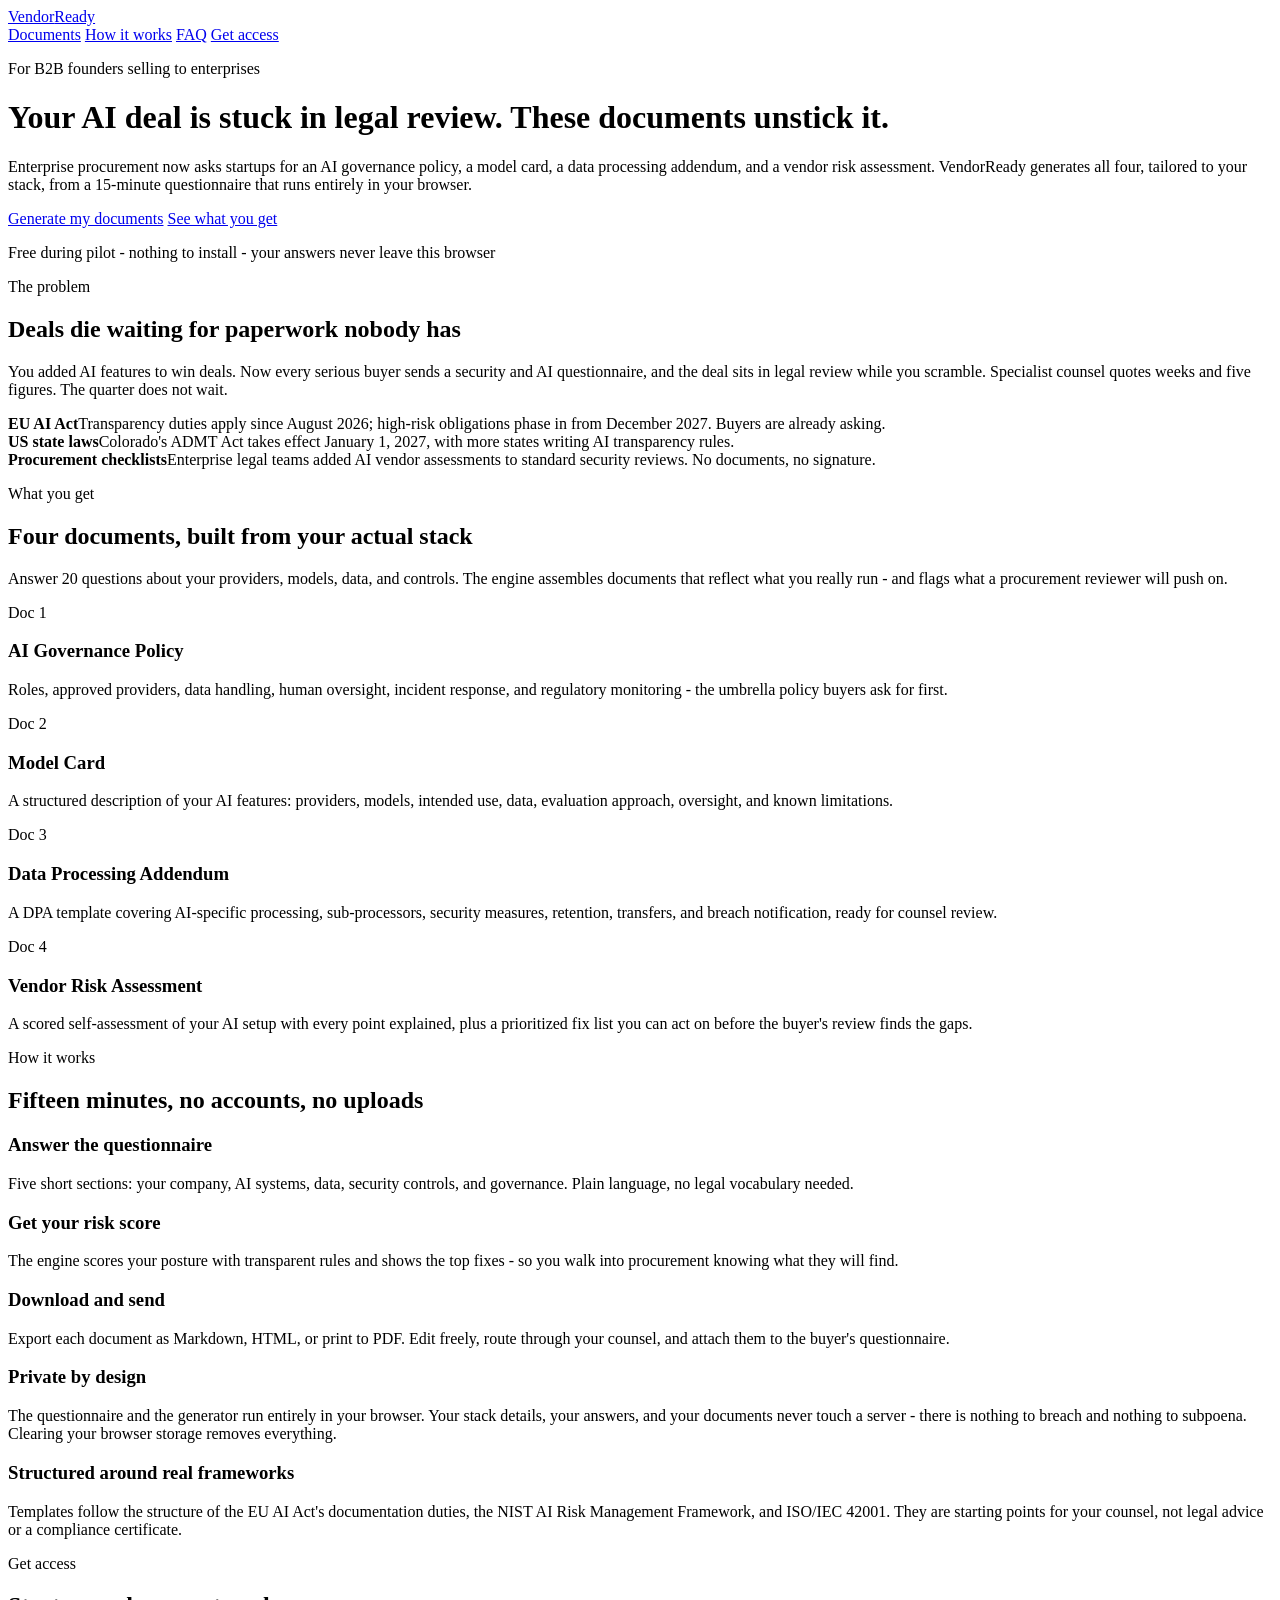
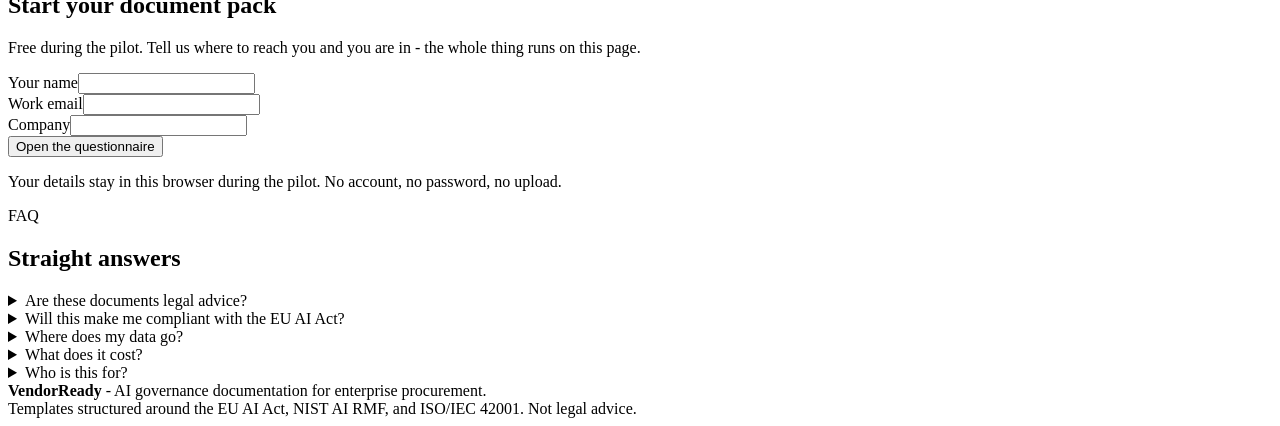
==== index.html @ 4b547bd3 "Add initial index.html for VendorReady application This file contains the complete HTML structure fo" ====
<!doctype html>
<html lang="en">
<head>
<meta charset="utf-8">
<meta name="viewport" content="width=device-width, initial-scale=1">
<title>VendorReady - AI governance documents for enterprise procurement</title>
<meta name="description" content="Generate the AI governance policy, model card, DPA, and vendor risk assessment that enterprise buyers ask for - from a 15-minute questionnaire, entirely in your browser.">
<meta property="og:title" content="VendorReady - AI governance documents for enterprise procurement">
<meta property="og:description" content="Generate the AI governance policy, model card, DPA, and vendor risk assessment that enterprise buyers ask for - from a 15-minute questionnaire in your browser.">
<meta property="og:type" content="website">
<link rel="stylesheet" href="styles.css">
<link rel="icon" href="data:image/svg+xml,<svg xmlns='http://www.w3.org/2000/svg' viewBox='0 0 100 100'><text y='0.9em' font-size='90'>V</text></svg>">
</head>
<body>
<header class="topbar">
  <a class="brand" href="index.html">Vendor<span>Ready</span></a>
  <nav>
    <a class="hide-m" href="#documents">Documents</a>
    <a class="hide-m" href="#how">How it works</a>
    <a class="hide-m" href="#faq">FAQ</a>
    <a class="cta-small" href="#access">Get access</a>
  </nav>
</header>

<div class="hero">
  <div class="wrap">
    <p class="eyebrow">For B2B founders selling to enterprises</p>
    <h1>Your AI deal is stuck in legal review. These documents unstick it.</h1>
    <p class="lede">Enterprise procurement now asks startups for an AI governance policy, a model card, a data processing addendum, and a vendor risk assessment. VendorReady generates all four, tailored to your stack, from a 15-minute questionnaire that runs entirely in your browser.</p>
    <div class="hero-actions">
      <a class="btn" href="#access">Generate my documents</a>
      <a class="btn ghost" href="#documents">See what you get</a>
    </div>
    <p class="hero-note">Free during pilot - nothing to install - your answers never leave this browser</p>
  </div>
</div>

<section class="block" id="problem">
  <div class="wrap">
    <p class="eyebrow">The problem</p>
    <h2>Deals die waiting for paperwork nobody has</h2>
    <p class="sub">You added AI features to win deals. Now every serious buyer sends a security and AI questionnaire, and the deal sits in legal review while you scramble. Specialist counsel quotes weeks and five figures. The quarter does not wait.</p>
    <div class="factrow">
      <div class="fact"><b>EU AI Act</b><span>Transparency duties apply since August 2026; high-risk obligations phase in from December 2027. Buyers are already asking.</span></div>
      <div class="fact"><b>US state laws</b><span>Colorado's ADMT Act takes effect January 1, 2027, with more states writing AI transparency rules.</span></div>
      <div class="fact"><b>Procurement checklists</b><span>Enterprise legal teams added AI vendor assessments to standard security reviews. No documents, no signature.</span></div>
    </div>
  </div>
</section>

<section class="block" id="documents">
  <div class="wrap">
    <p class="eyebrow">What you get</p>
    <h2>Four documents, built from your actual stack</h2>
    <p class="sub">Answer 20 questions about your providers, models, data, and controls. The engine assembles documents that reflect what you really run - and flags what a procurement reviewer will push on.</p>
    <div class="grid four">
      <div class="card"><span class="tag">Doc 1</span><h3>AI Governance Policy</h3><p>Roles, approved providers, data handling, human oversight, incident response, and regulatory monitoring - the umbrella policy buyers ask for first.</p></div>
      <div class="card"><span class="tag">Doc 2</span><h3>Model Card</h3><p>A structured description of your AI features: providers, models, intended use, data, evaluation approach, oversight, and known limitations.</p></div>
      <div class="card"><span class="tag">Doc 3</span><h3>Data Processing Addendum</h3><p>A DPA template covering AI-specific processing, sub-processors, security measures, retention, transfers, and breach notification, ready for counsel review.</p></div>
      <div class="card"><span class="tag">Doc 4</span><h3>Vendor Risk Assessment</h3><p>A scored self-assessment of your AI setup with every point explained, plus a prioritized fix list you can act on before the buyer's review finds the gaps.</p></div>
    </div>
  </div>
</section>

<section class="block" id="how">
  <div class="wrap">
    <p class="eyebrow">How it works</p>
    <h2>Fifteen minutes, no accounts, no uploads</h2>
    <div class="grid two">
      <div class="steps">
        <div class="step"><div><h3>Answer the questionnaire</h3><p>Five short sections: your company, AI systems, data, security controls, and governance. Plain language, no legal vocabulary needed.</p></div></div>
        <div class="step"><div><h3>Get your risk score</h3><p>The engine scores your posture with transparent rules and shows the top fixes - so you walk into procurement knowing what they will find.</p></div></div>
        <div class="step"><div><h3>Download and send</h3><p>Export each document as Markdown, HTML, or print to PDF. Edit freely, route through your counsel, and attach them to the buyer's questionnaire.</p></div></div>
      </div>
      <div>
        <div class="card">
          <h3>Private by design</h3>
          <p>The questionnaire and the generator run entirely in your browser. Your stack details, your answers, and your documents never touch a server - there is nothing to breach and nothing to subpoena. Clearing your browser storage removes everything.</p>
        </div>
        <div class="card" style="margin-top:14px">
          <h3>Structured around real frameworks</h3>
          <p>Templates follow the structure of the EU AI Act's documentation duties, the NIST AI Risk Management Framework, and ISO/IEC 42001. They are starting points for your counsel, not legal advice or a compliance certificate.</p>
        </div>
      </div>
    </div>
  </div>
</section>

<section class="block" id="access">
  <div class="wrap">
    <p class="eyebrow">Get access</p>
    <h2>Start your document pack</h2>
    <p class="sub">Free during the pilot. Tell us where to reach you and you are in - the whole thing runs on this page.</p>
    <div class="gate-card">
      <form id="gate-form" novalidate>
        <div class="field"><label for="g-name">Your name</label><input id="g-name" name="name" type="text" autocomplete="name"></div>
        <div class="field"><label for="g-email">Work email</label><input id="g-email" name="email" type="email" autocomplete="email"></div>
        <div class="field"><label for="g-company">Company</label><input id="g-company" name="company" type="text" autocomplete="organization"></div>
        <div class="form-error"></div>
        <button class="btn block" type="submit">Open the questionnaire</button>
        <p class="privacy-line">Your details stay in this browser during the pilot. No account, no password, no upload.</p>
      </form>
    </div>
  </div>
</section>

<section class="block" id="faq">
  <div class="wrap">
    <p class="eyebrow">FAQ</p>
    <h2>Straight answers</h2>
    <details class="faq"><summary>Are these documents legal advice?</summary><p>No. They are well-structured starting templates built from your answers. Have a qualified attorney review anything before you sign it or send it into a procurement process.</p></details>
    <details class="faq"><summary>Will this make me compliant with the EU AI Act?</summary><p>No tool can certify that. What this does is produce the documentation buyers and reviewers ask for, structured around the EU AI Act, NIST AI RMF, and ISO/IEC 42001 - and show you where your gaps are before someone else finds them.</p></details>
    <details class="faq"><summary>Where does my data go?</summary><p>Nowhere during the pilot. The questionnaire, the risk scoring, and the document generator all run in your browser. Your answers are stored in your own browser storage so you can come back and edit, and clearing that storage deletes them.</p></details>
    <details class="faq"><summary>What does it cost?</summary><p>Free during the pilot while we work with early users. If we charge later, pilot users keep their documents and get advance notice.</p></details>
    <details class="faq"><summary>Who is this for?</summary><p>B2B SaaS founders and operators at seed to Series B who added AI features and are now selling into enterprises or regulated industries - anyone staring at a buyer's AI questionnaire with a deal on the line.</p></details>
  </div>
</section>

<footer class="site">
  <div class="wrap">
    <div><b>VendorReady</b> - AI governance documentation for enterprise procurement.</div>
    <div>Templates structured around the EU AI Act, NIST AI RMF, and ISO/IEC 42001. Not legal advice.</div>
  </div>
</footer>

<script src="gate.js"></script>
<script>VRGate.initGate("gate-form");</script>
</body>
</html>
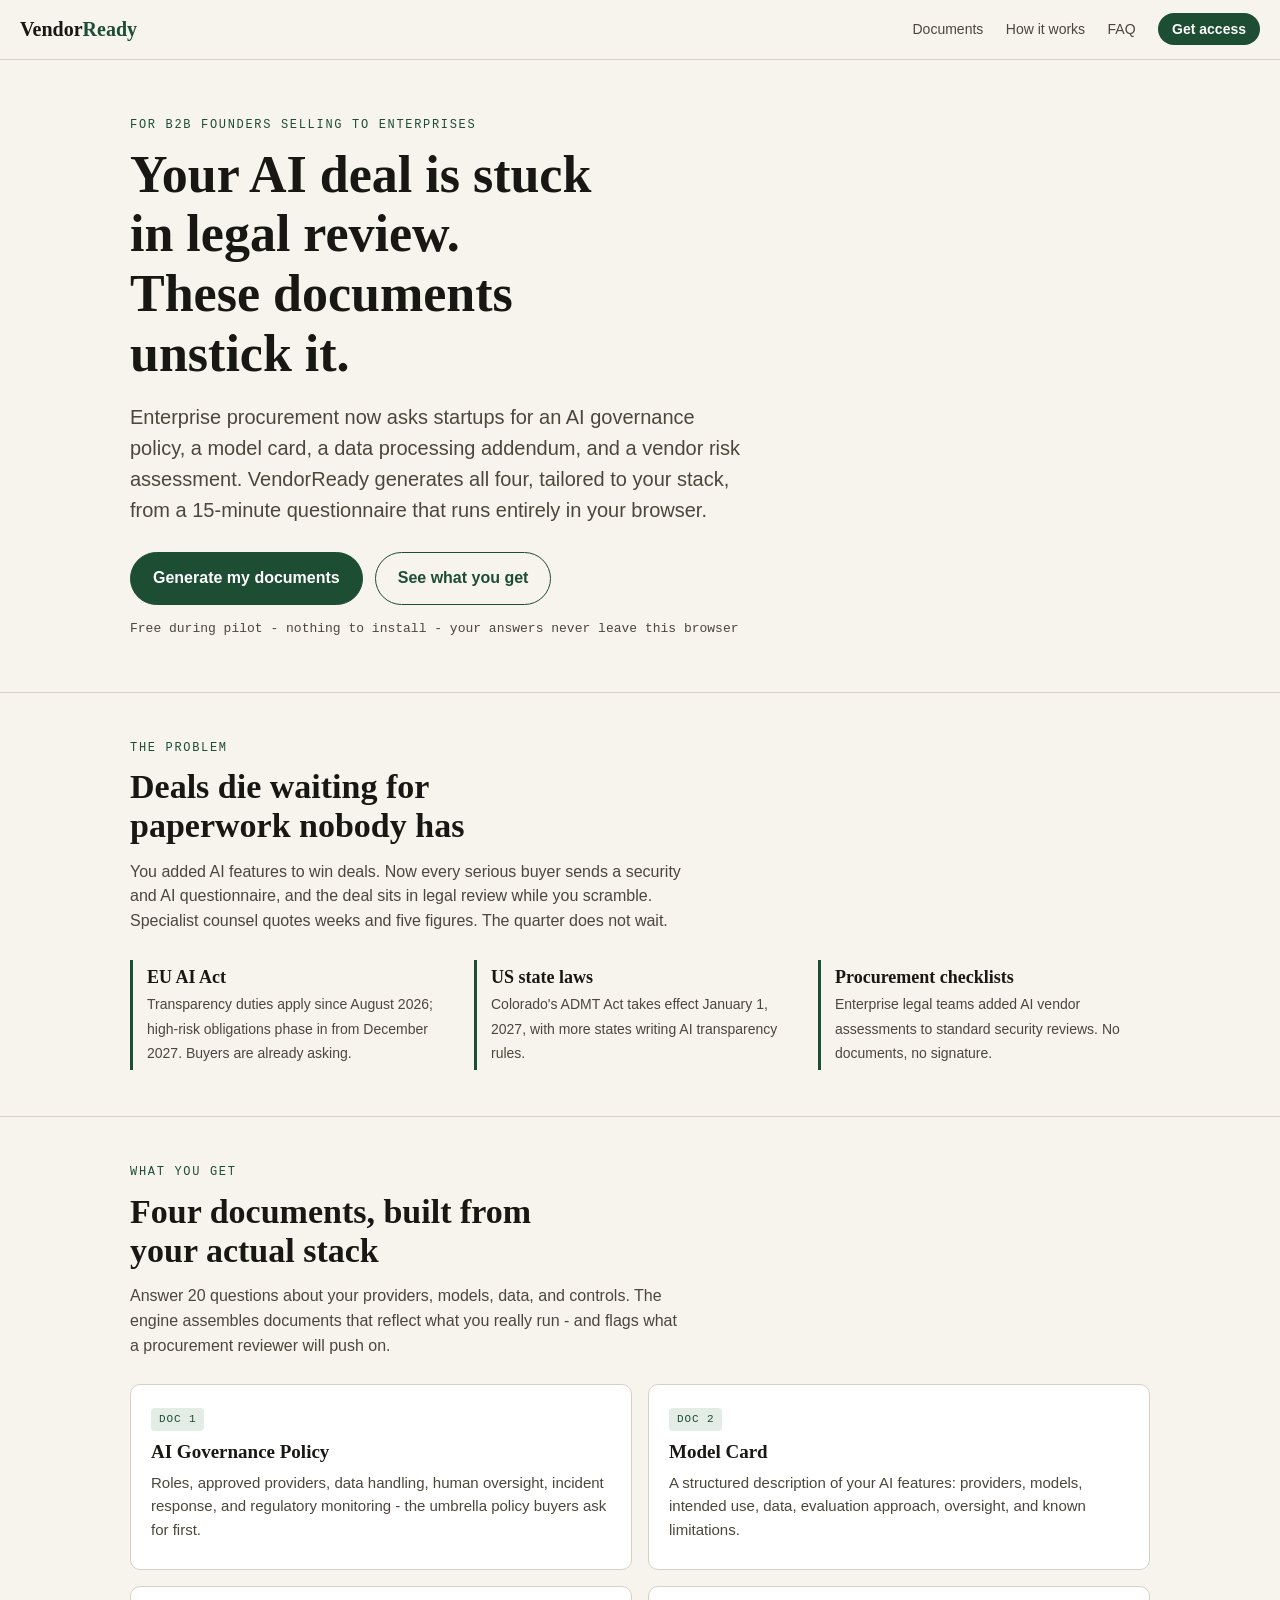
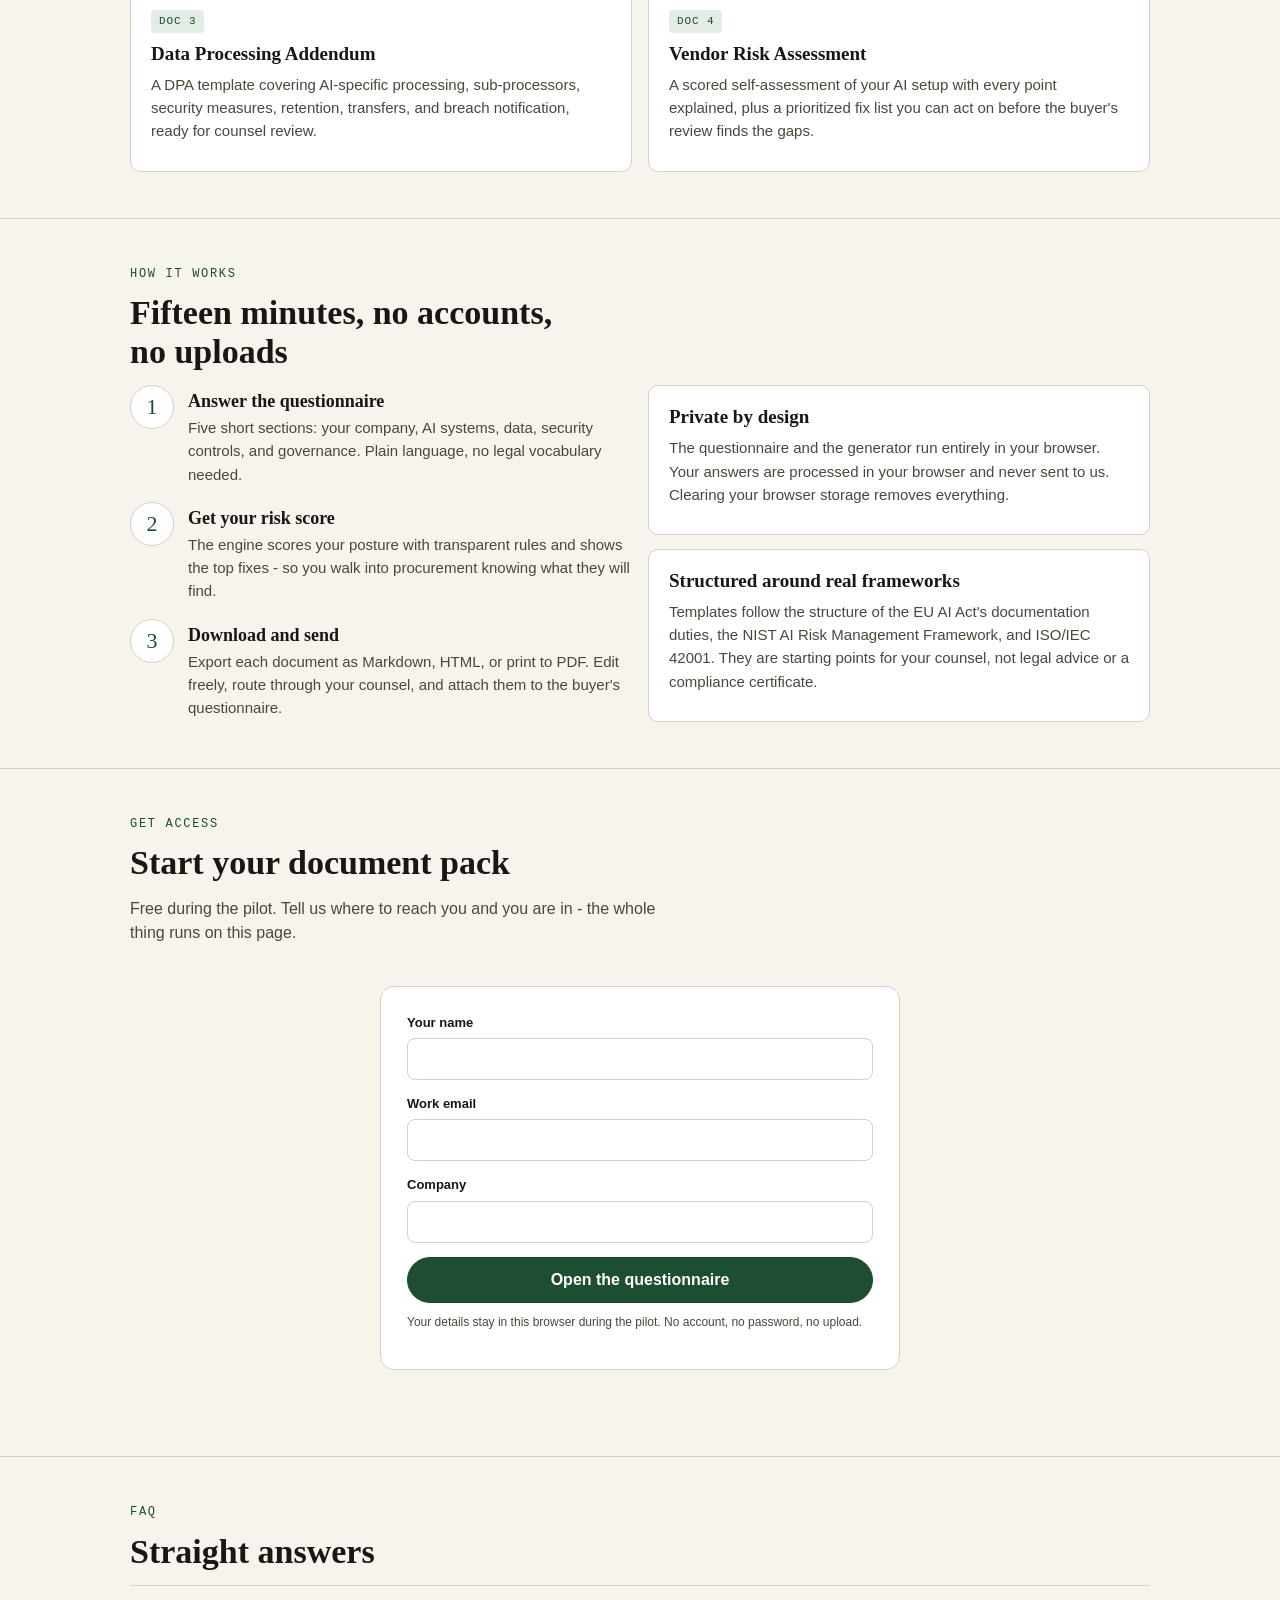
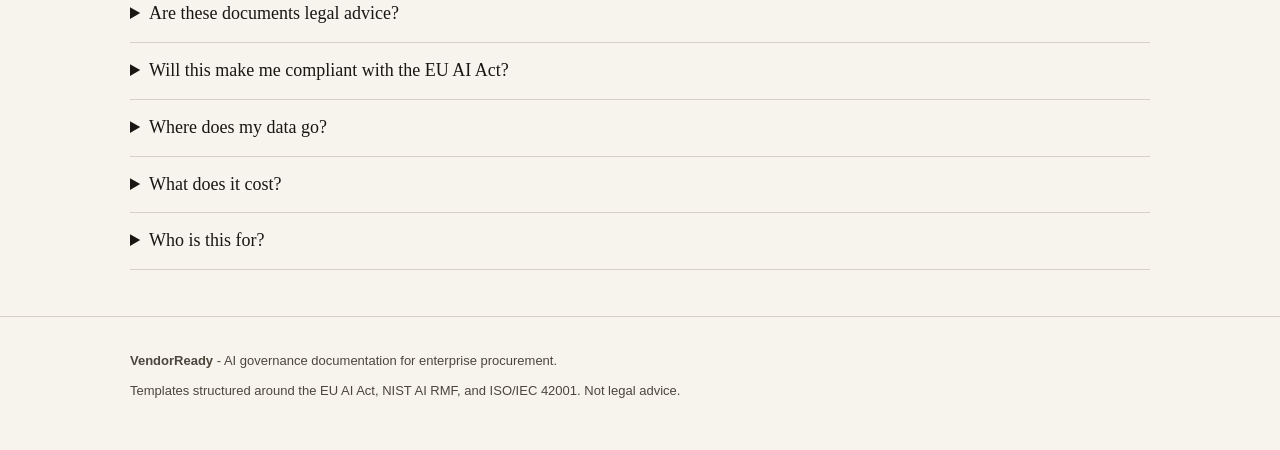
==== commit c8b6a8d6: "Update privacy statement in index.html" ====
--- a/index.html
+++ b/index.html
@@ -75,7 +75,7 @@
       <div>
         <div class="card">
           <h3>Private by design</h3>
-          <p>The questionnaire and the generator run entirely in your browser. Your stack details, your answers, and your documents never touch a server - there is nothing to breach and nothing to subpoena. Clearing your browser storage removes everything.</p>
+          <p>The questionnaire and the generator run entirely in your browser. Your answers are processed in your browser and never sent to us. Clearing your browser storage removes everything.</p>
         </div>
         <div class="card" style="margin-top:14px">
           <h3>Structured around real frameworks</h3>
--- a/styles.css
+++ b/styles.css
@@ -0,0 +1,187 @@
+/* VendorReady - editorial, paper-and-ink design. Mobile-first. */
+:root {
+  --paper: #f7f4ee;
+  --paper-2: #efe9df;
+  --ink: #191713;
+  --ink-soft: #4c463c;
+  --line: #d8d0c2;
+  --accent: #1d4d33;
+  --accent-bright: #2a6b47;
+  --accent-wash: #e3ece5;
+  --warn: #8a5a17;
+  --danger: #8f2d23;
+  --radius: 10px;
+  --serif: "Iowan Old Style", "Palatino Linotype", Palatino, Georgia, serif;
+  --sans: -apple-system, BlinkMacSystemFont, "Segoe UI", Roboto, Helvetica, Arial, sans-serif;
+  --mono: "SF Mono", "Cascadia Code", Menlo, Consolas, monospace;
+}
+* { box-sizing: border-box; }
+html { -webkit-text-size-adjust: 100%; }
+body {
+  margin: 0;
+  background: var(--paper);
+  color: var(--ink);
+  font-family: var(--sans);
+  font-size: 16px;
+  line-height: 1.55;
+}
+h1, h2, h3, .display { font-family: var(--serif); font-weight: 600; line-height: 1.15; }
+a { color: var(--accent); }
+.wrap { max-width: 1060px; margin: 0 auto; padding: 0 20px; }
+.eyebrow {
+  font-family: var(--mono); font-size: 12px; letter-spacing: 0.14em;
+  text-transform: uppercase; color: var(--accent); margin: 0 0 10px;
+}
+/* Top bar */
+.topbar {
+  display: flex; align-items: center; justify-content: space-between;
+  padding: 14px 20px; border-bottom: 1px solid var(--line);
+  position: sticky; top: 0; background: rgba(247,244,238,0.94); backdrop-filter: blur(6px); z-index: 20;
+}
+.brand { font-family: var(--serif); font-size: 20px; font-weight: 700; text-decoration: none; color: var(--ink); }
+.brand span { color: var(--accent); }
+.topbar nav a { margin-left: 18px; text-decoration: none; color: var(--ink-soft); font-size: 14px; }
+.topbar nav a:hover { color: var(--ink); }
+.topbar .cta-small {
+  background: var(--accent); color: #fff !important; padding: 8px 14px;
+  border-radius: 999px; font-weight: 600;
+}
+@media (max-width: 640px) { .topbar nav a.hide-m { display: none; } }
+/* Hero */
+.hero { padding: 56px 0 40px; border-bottom: 1px solid var(--line); }
+.hero h1 { font-size: clamp(30px, 6vw, 52px); margin: 0 0 18px; max-width: 18ch; }
+.hero p.lede { font-size: clamp(16px, 2.4vw, 20px); color: var(--ink-soft); max-width: 56ch; margin: 0 0 26px; }
+.hero-actions { display: flex; gap: 12px; flex-wrap: wrap; }
+.btn {
+  display: inline-block; border: 1px solid var(--accent); background: var(--accent); color: #fff;
+  font-weight: 600; font-size: 16px; padding: 13px 22px; border-radius: 999px;
+  text-decoration: none; cursor: pointer; font-family: var(--sans);
+}
+.btn:hover { background: var(--accent-bright); }
+.btn.ghost { background: transparent; color: var(--accent); }
+.btn.ghost:hover { background: var(--accent-wash); }
+.btn.block { display: block; width: 100%; text-align: center; }
+.hero-note { margin-top: 14px; font-size: 13px; color: var(--ink-soft); font-family: var(--mono); }
+/* Sections */
+section.block { padding: 46px 0; border-bottom: 1px solid var(--line); }
+section.block h2 { font-size: clamp(24px, 4vw, 34px); margin: 0 0 14px; max-width: 26ch; }
+section.block .sub { color: var(--ink-soft); max-width: 62ch; margin: 0 0 26px; }
+.grid { display: grid; gap: 16px; }
+.grid.two { grid-template-columns: 1fr; }
+.grid.four { grid-template-columns: 1fr 1fr; }
+@media (max-width: 700px) { .grid.four { grid-template-columns: 1fr; } }
+@media (min-width: 860px) { .grid.two { grid-template-columns: 1fr 1fr; } }
+.card {
+  background: #fff; border: 1px solid var(--line); border-radius: var(--radius);
+  padding: 20px;
+}
+.card h3 { margin: 0 0 8px; font-size: 19px; }
+.card p { margin: 0 0 8px; color: var(--ink-soft); font-size: 15px; }
+.card .tag {
+  display: inline-block; font-family: var(--mono); font-size: 11px; letter-spacing: 0.08em;
+  text-transform: uppercase; background: var(--accent-wash); color: var(--accent);
+  padding: 3px 8px; border-radius: 4px; margin-bottom: 10px;
+}
+.steps { counter-reset: step; display: grid; gap: 14px; }
+.step { display: flex; gap: 14px; align-items: flex-start; }
+.step::before {
+  counter-increment: step; content: counter(step);
+  font-family: var(--serif); font-size: 22px; color: var(--accent);
+  border: 1px solid var(--line); background: #fff; border-radius: 50%;
+  width: 42px; height: 42px; flex: 0 0 42px; display: flex; align-items: center; justify-content: center;
+}
+.step h3 { margin: 6px 0 4px; font-size: 18px; }
+.step p { margin: 0; color: var(--ink-soft); font-size: 15px; }
+.factrow { display: grid; grid-template-columns: 1fr; gap: 12px; }
+@media (min-width: 720px) { .factrow { grid-template-columns: 1fr 1fr 1fr; } }
+.fact { border-left: 3px solid var(--accent); padding: 4px 0 4px 14px; }
+.fact b { display: block; font-family: var(--serif); font-size: 18px; }
+.fact span { color: var(--ink-soft); font-size: 14px; }
+details.faq { border-top: 1px solid var(--line); padding: 14px 0; }
+details.faq:last-child { border-bottom: 1px solid var(--line); }
+details.faq summary { font-family: var(--serif); font-size: 18px; cursor: pointer; }
+details.faq p { color: var(--ink-soft); margin: 10px 0 0; max-width: 68ch; }
+footer.site { padding: 34px 0 50px; color: var(--ink-soft); font-size: 13px; }
+footer.site .wrap { display: grid; gap: 10px; }
+/* Gate */
+.gate-card { max-width: 520px; margin: 40px auto; background: #fff; border: 1px solid var(--line); border-radius: 14px; padding: 26px; }
+.gate-card h2 { margin-top: 0; }
+.field { margin-bottom: 14px; }
+.field label { display: block; font-size: 13px; font-weight: 600; margin-bottom: 5px; }
+.field input[type=text], .field input[type=email], .field input[type=url], .field select, .field textarea {
+  width: 100%; padding: 11px 12px; border: 1px solid var(--line); border-radius: 8px;
+  font-size: 16px; font-family: var(--sans); background: #fff; color: var(--ink);
+}
+.field input:focus, .field select:focus, .field textarea:focus { outline: 2px solid var(--accent-wash); border-color: var(--accent); }
+.field .help { font-size: 12px; color: var(--ink-soft); margin-top: 4px; }
+.checks { display: grid; gap: 6px; }
+.checks label { display: flex; gap: 8px; align-items: flex-start; font-weight: 400; font-size: 15px; }
+.checks input { margin-top: 3px; }
+.radios { display: grid; gap: 6px; }
+.radios label { display: flex; gap: 8px; align-items: flex-start; font-weight: 400; font-size: 15px; }
+.radios input { margin-top: 3px; }
+.form-error { color: var(--danger); font-size: 14px; margin: 8px 0; display: none; }
+.privacy-line { font-size: 12px; color: var(--ink-soft); margin-top: 10px; }
+/* App */
+.apphead { padding: 26px 0 6px; }
+.apphead h1 { font-size: clamp(24px, 4vw, 32px); margin: 0 0 6px; }
+.apphead p { color: var(--ink-soft); margin: 0; }
+.progress { display: flex; gap: 6px; margin: 18px 0 26px; flex-wrap: wrap; }
+.progress .pip {
+  font-family: var(--mono); font-size: 11px; letter-spacing: 0.06em; text-transform: uppercase;
+  border: 1px solid var(--line); color: var(--ink-soft); border-radius: 999px; padding: 5px 10px;
+  background: #fff;
+}
+.progress .pip.active { background: var(--accent); border-color: var(--accent); color: #fff; }
+.progress .pip.done { background: var(--accent-wash); color: var(--accent); border-color: var(--accent-wash); }
+.wizard-card { background: #fff; border: 1px solid var(--line); border-radius: 14px; padding: 22px; margin-bottom: 20px; }
+.wizard-card h2 { margin: 0 0 4px; font-size: 22px; }
+.wizard-card .sec-sub { color: var(--ink-soft); font-size: 14px; margin: 0 0 18px; }
+.q { padding: 16px 0; border-top: 1px solid var(--paper-2); }
+.q:first-of-type { border-top: 0; }
+.q .q-label { font-weight: 600; margin-bottom: 8px; }
+.q .q-help { font-size: 13px; color: var(--ink-soft); margin: 0 0 10px; }
+.wizard-nav { display: flex; gap: 10px; justify-content: space-between; margin: 6px 0 40px; }
+/* Results */
+.score-hero { display: flex; gap: 18px; align-items: center; background: #fff; border: 1px solid var(--line); border-radius: 14px; padding: 20px; margin-bottom: 18px; }
+.score-dial {
+  width: 92px; height: 92px; border-radius: 50%; flex: 0 0 92px;
+  display: flex; flex-direction: column; align-items: center; justify-content: center;
+  border: 6px solid var(--accent); font-family: var(--serif);
+}
+.score-dial b { font-size: 26px; line-height: 1; }
+.score-dial span { font-size: 11px; font-family: var(--mono); text-transform: uppercase; letter-spacing: 0.08em; }
+.score-hero h2 { margin: 0 0 6px; font-size: 22px; }
+.score-hero p { margin: 0; color: var(--ink-soft); font-size: 14px; }
+.rating-low { border-color: var(--accent); }
+.rating-moderate { border-color: #b08417; }
+.rating-elevated { border-color: var(--warn); }
+.rating-high { border-color: var(--danger); }
+.doctabs { display: flex; gap: 6px; flex-wrap: wrap; margin: 22px 0 14px; }
+.doctab {
+  border: 1px solid var(--line); background: #fff; border-radius: 999px; padding: 8px 14px;
+  font-size: 14px; cursor: pointer; color: var(--ink-soft); font-family: var(--sans);
+}
+.doctab.active { background: var(--ink); color: var(--paper); border-color: var(--ink); }
+.docview { background: #fff; border: 1px solid var(--line); border-radius: 14px; padding: 26px; }
+.docview h1 { font-size: 26px; margin: 0 0 6px; }
+.docview h2 { font-size: 20px; margin: 26px 0 8px; padding-top: 14px; border-top: 1px solid var(--paper-2); }
+.docview h3 { font-size: 16px; margin: 18px 0 6px; }
+.docview p, .docview li { font-size: 15px; color: #2c2822; }
+.docview table { border-collapse: collapse; width: 100%; margin: 12px 0; font-size: 14px; }
+.docview th, .docview td { border: 1px solid var(--line); padding: 8px 10px; text-align: left; vertical-align: top; }
+.docview th { background: var(--paper-2); font-family: var(--mono); font-size: 11px; text-transform: uppercase; letter-spacing: 0.06em; }
+.docview .docmeta { color: var(--ink-soft); font-size: 13px; font-family: var(--mono); margin-bottom: 16px; }
+.doc-actions { display: flex; gap: 8px; flex-wrap: wrap; margin: 16px 0 40px; }
+.doc-actions .btn { padding: 10px 16px; font-size: 14px; }
+.callout { background: var(--accent-wash); border: 1px solid #c6d6cb; border-radius: 10px; padding: 14px 16px; font-size: 14px; color: var(--accent); margin: 16px 0; }
+.callout.warn { background: #f6ecd9; border-color: #e3cf9f; color: var(--warn); }
+.recs { display: grid; gap: 10px; margin: 14px 0 30px; }
+.rec { background: #fff; border: 1px solid var(--line); border-left: 4px solid var(--warn); border-radius: 8px; padding: 12px 14px; }
+.rec b { display: block; margin-bottom: 2px; }
+.rec span { font-size: 14px; color: var(--ink-soft); }
+@media print {
+  .topbar, .progress, .doc-actions, .doctabs, .score-hero, .recs, .callout, footer.site { display: none !important; }
+  body { background: #fff; }
+  .docview { border: 0; padding: 0; }
+}
